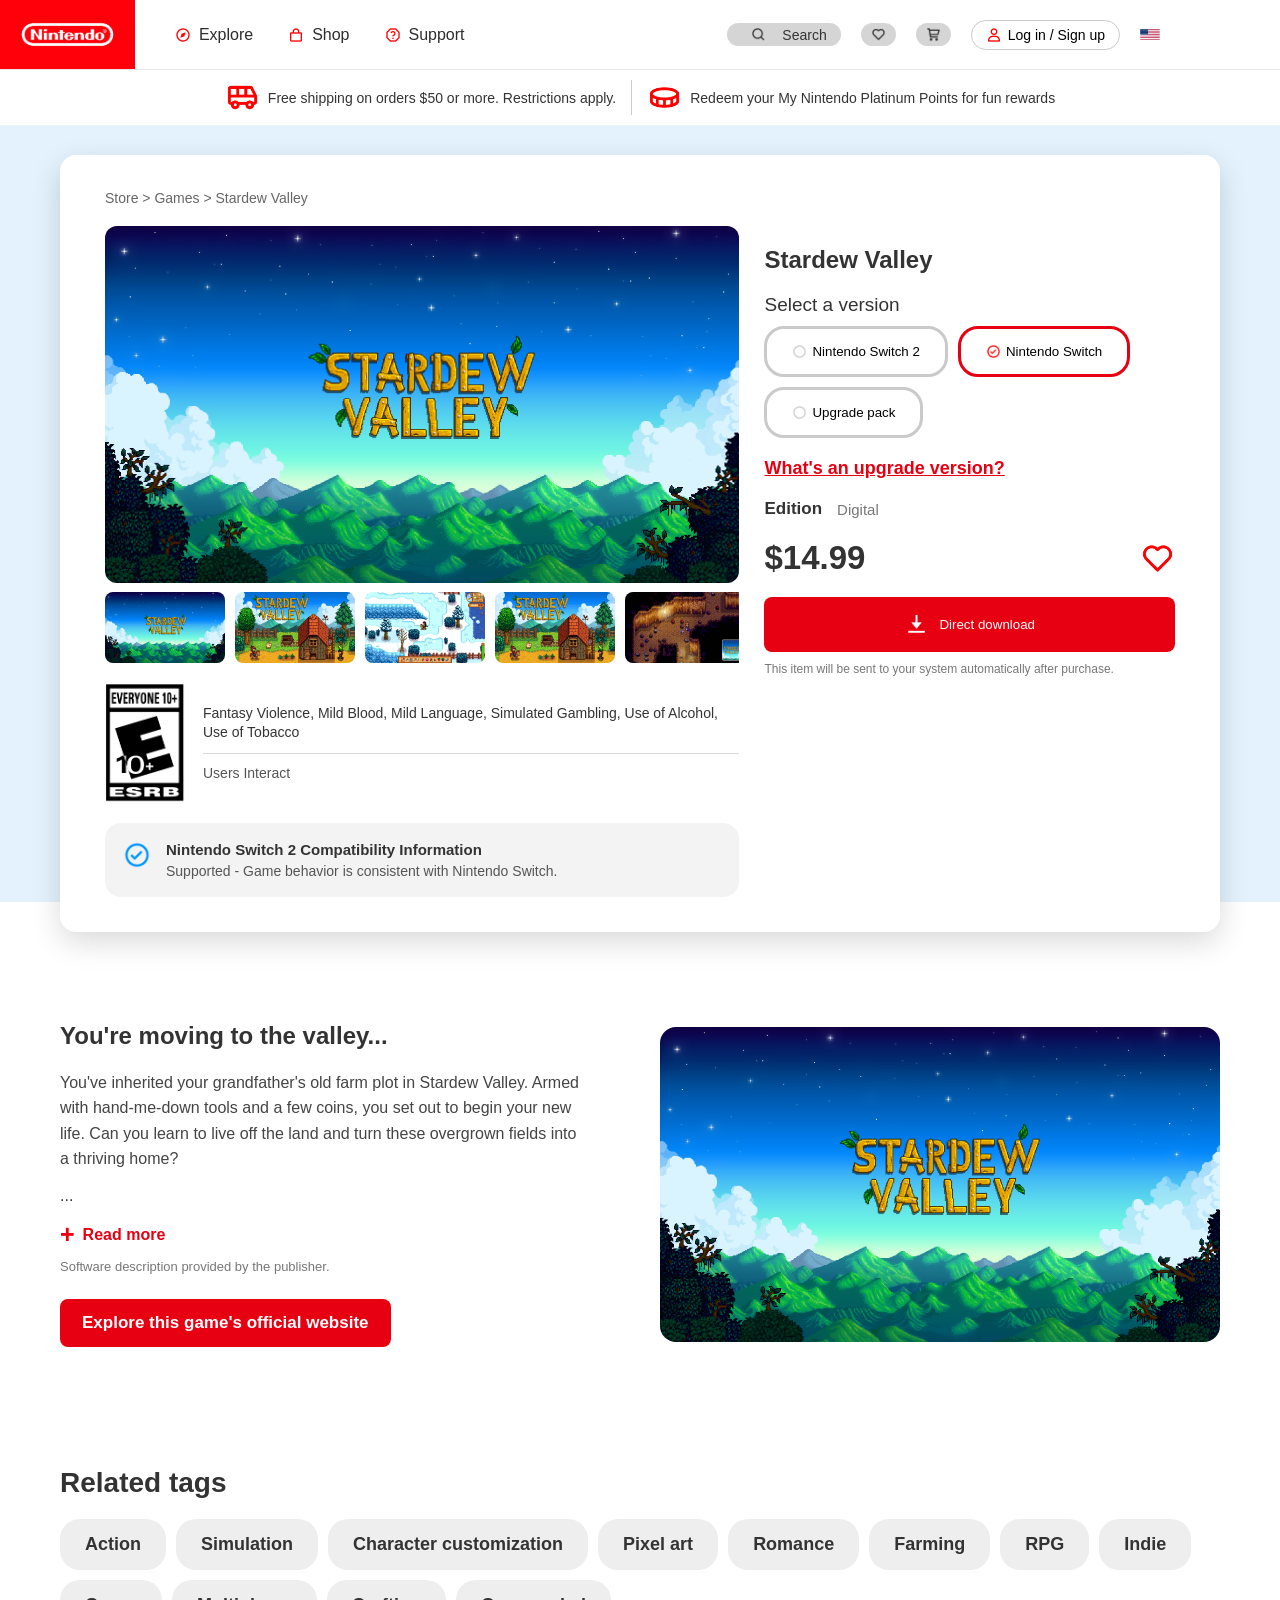
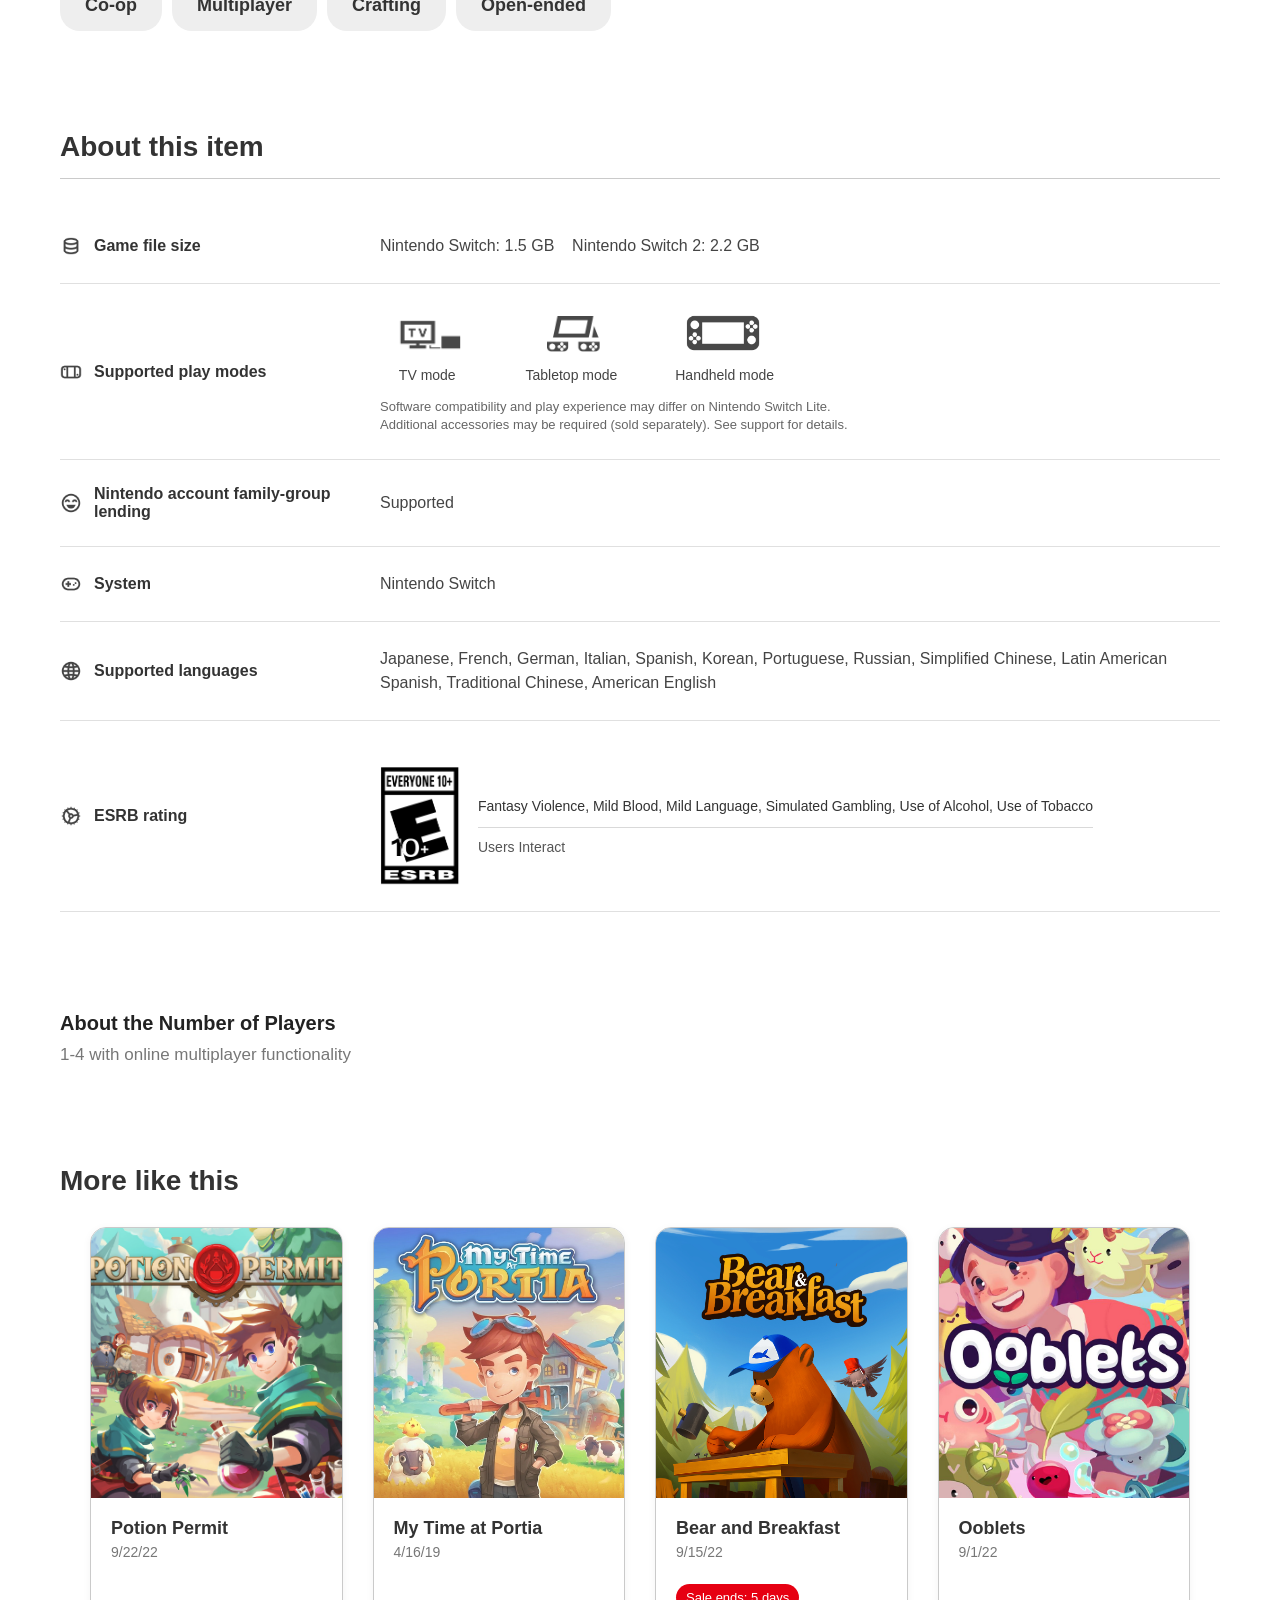
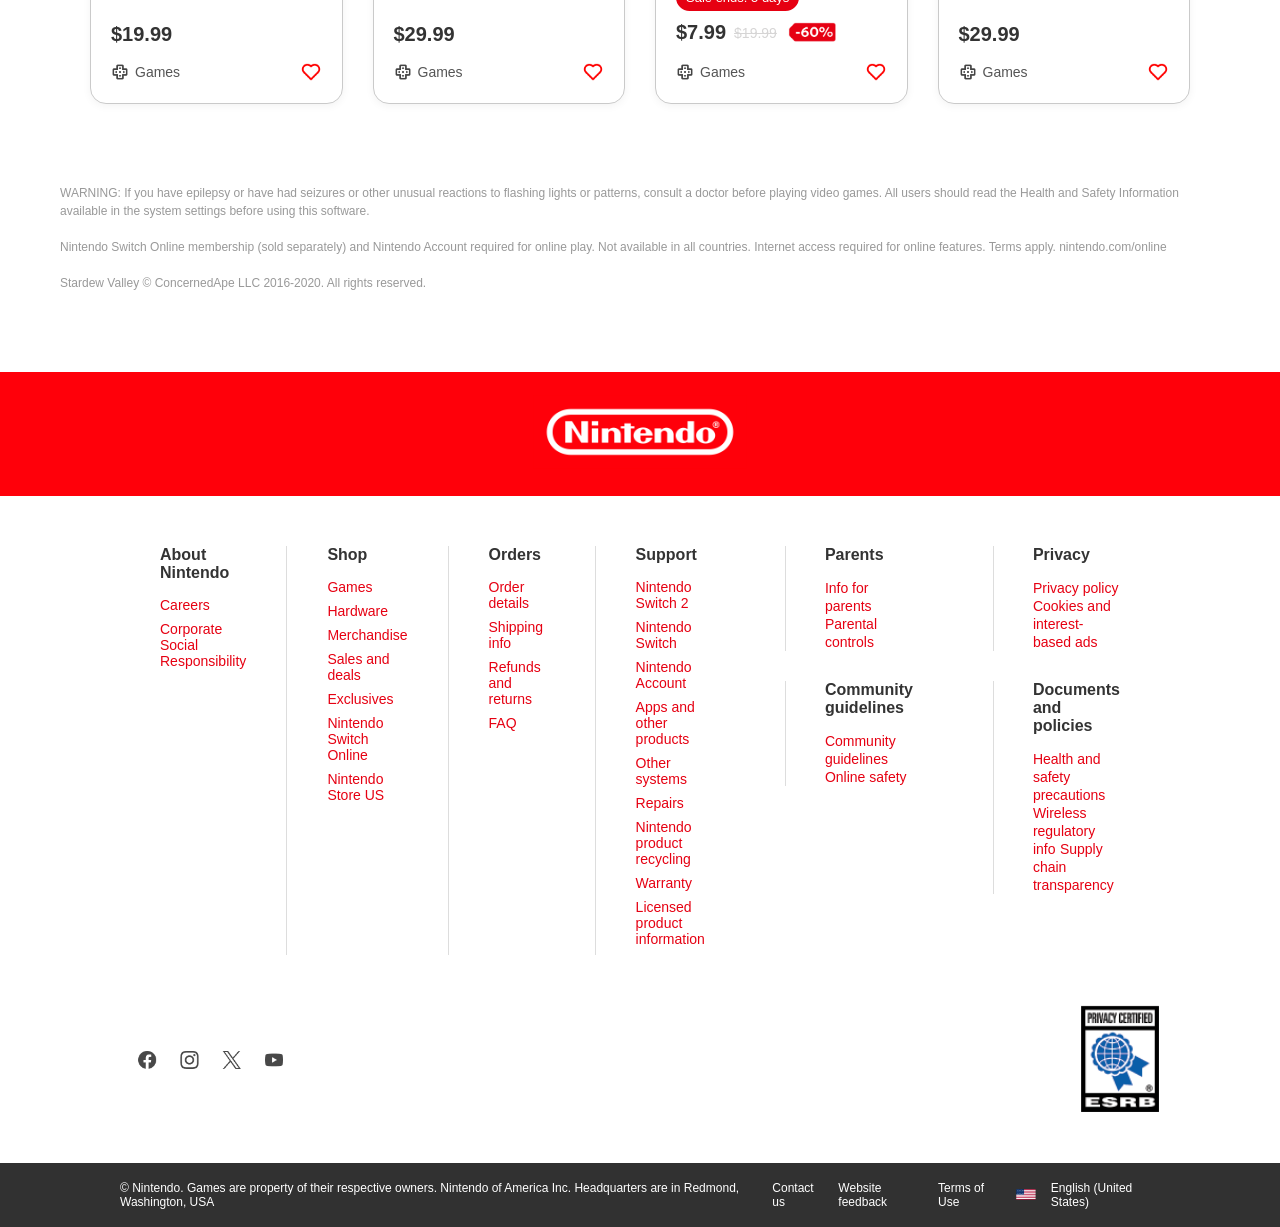
==== Practica Nivel 3/index.html @ a0bfbd29 ""Ignorar carpeta 'Practina nivel 3(obsoleta)'" ====
<!DOCTYPE html>
<html lang="en">

<head>
    <!-- Configuración básica de la página -->
    <meta charset="UTF-8">
    <meta name="viewport" content="width=device-width, initial-scale=1.0">
    <title>Stardew Valley - Nintendo</title>

    <!-- Hoja de estilos -->
    <link rel="stylesheet" href="styles.css">
</head>

<body>

    <!-- ===== HEADER PRINCIPAL ===== -->

    <!-- Barra superior con logo y navegación -->
    <div class="top-header">

        <!-- Bloque rojo con el logo de Nintendo -->
        <div class="logo-block">
            <img src="assets/img/Nintendo-Logo.png" alt="Nintendo">
        </div>

        <!-- Contenido del header - menú y botones -->
        <div class="header-content">

            <!-- Menú de navegación -->
            <nav class="top-nav">
                <a href="#">
                    <img src="assets/img/compass.png" class="nav-icon">
                    Explore
                </a>

                <a href="#">
                    <img src="assets/img/shopping-bag (1).png" class="nav-icon">
                    Shop
                </a>

                <a href="#">
                    <img src="assets/img/help-octagon.png" class="nav-icon">
                    Support
                </a>
            </nav>

            <!-- Lado derecho del header - iconos y botón de login -->
            <div class="header-right">
                <div class="search-box">
                    <img src="assets/img/search-big.png" class="icon-ri-he">
                    <p>Search</p>
                </div>
                <img src="assets/img/heart.png" class="icon-ri-he">
                <img src="assets/img/cart-alt.png" class="icon-ri-he">

                <!-- Botón para iniciar sesión -->
                <button class="login-btn">
                    <img src="assets/img/user.png" class="user-icon">
                    Log in / Sign up
                </button>

                <img src="assets/img/pngimg.com - flags_PNG14592.png" class="flag">
            </div>
        </div>

        <!-- Header móvil con menú sandwich -->
        <div class="mobile-header">
            <label for="menu-toggle" class="hamburger-btn">
                <span></span>
                <span></span>
                <span></span>
            </label>
        </div>

        <!-- Checkbox oculto para el menú -->
        <input type="checkbox" id="menu-toggle" class="menu-toggle">

        <!-- Menú móvil desplegable -->
        <div class="mobile-menu">
            <a href="#">
                <img src="assets/img/compass.png" class="nav-icon">
                Explore
            </a>
            <a href="#">
                <img src="assets/img/shopping-bag (1).png" class="nav-icon">
                Shop
            </a>
            <a href="#">
                <img src="assets/img/help-octagon.png" class="nav-icon">
                Support
            </a>
            <a href="#">
                <img src="assets/img/search-big.png" class="nav-icon">
                Search
            </a>
            <a href="#">
                <img src="assets/img/heart.png" class="nav-icon">
                Wishlist
            </a>
            <a href="#">
                <img src="assets/img/cart-alt.png" class="nav-icon">
                Cart
            </a>
            <a href="#">
                <img src="assets/img/user.png" class="nav-icon">
                Log in / Sign up
            </a>
        </div>
    </div>

    <!-- ===== BARRA DE PROMOCIONES ===== -->

    <!-- Sección con ofertas y puntos -->
    <div class="prom-coins">
        <!-- Envío gratis -->
        <div class="promo-bar">
            <img src="assets/img/van.png" class="icon">
            Free shipping on orders $50 or more. Restrictions apply.
        </div>

        <!-- Puntos My Nintendo -->
        <div class="coins-redem">
            <img src="assets/img/coin.png" class="icon">
            Redeem your My Nintendo Platinum Points for fun rewards
        </div>
    </div>

    <!-- ===== SECCIÓN DEL PRODUCTO ===== -->

    <!-- Wrapper con fondo azul -->
    <div class="product-section-wrapper">

        <!-- Contenedor principal -->
        <div class="container">

            <!-- Sección del producto -->
            <section class="product-section">

                <!-- Tarjeta del producto -->
                <div class="product-card">

                    <!-- Migas de pan (navegación) -->
                    <div class="breadcrumb inside-breadcrumb">
                        Store > Games > <span>Stardew Valley</span>
                    </div>

                    <!-- Contenido principal del producto -->
                    <div class="product-content">

                        <!-- Lado izquierdo - Imágenes -->
                        <div class="product-left">

                            <!-- Imagen principal -->
                            <img src="assets/img/Stardew-Valley.png" class="main-img">

                            <!-- Miniaturas -->
                            <div class="thumb-row">
                                <img src="assets/img/Stardew-Valley.png">
                                <img src="assets/img/stardew-valley-1-5-ps4.original.jpg">
                                <img src="assets/img/Stardew-Valley-150582.jpg">
                                <img src="assets/img/stardew-valley-1-5-ps4.original.jpg">
                                <img src="assets/img/Stardew-Valley-–-Professions-and-Skills-Guide.jpg">
                                <img src="assets/img/dcd6f1feda032d04e7220e97e24d93d1f9c963285c88bd8e81e06a20d193054c.jpg">
                                <img src="assets/img/img1_njgsmx.jpg">
                                <img src="assets/img/fruittrees.jpg">
                            </div>

                            <!-- ========================= -->
                            <!-- ESRB (DEBAJO MINIATURAS) -->
                            <!-- ========================= -->

                            <div class="esrb-section">
                                <div class="esrb-content">
                                    <img src="assets/img/ESRB_2013_Everyone_10.svg_.png" class="esrb-img">

                                    <div class="esrb-text">
                                        <p>
                                            Fantasy Violence, Mild Blood, Mild Language,
                                            Simulated Gambling, Use of Alcohol, Use of Tobacco
                                        </p>

                                        <div class="divider"></div>

                                        <span class="users-interact">Users Interact</span>
                                    </div>
                                </div>
                            </div>

                            <!-- ========================= -->
                            <!-- COMPATIBILITY -->
                            <!-- ========================= -->

                            <div class="compatibility-box">
                                <img src="assets/img/check-circle.png" class="check-img">

                                <div class="compatibility-info">
                                    <h3>Nintendo Switch 2 Compatibility Information</h3>
                                    <p>Supported - Game behavior is consistent with Nintendo Switch.</p>
                                </div>
                            </div>

                        </div>

                        <!-- Lado derecho - Información del producto -->
                        <div class="product-right">

                            <!-- Título del producto -->
                            <h1>Stardew Valley</h1>

                            <!-- Sección de versión -->
                            <div class="version">
                                <p>Select a version</p>

                                <!-- Botones de selección de versión -->
                                <div class="version-buttons">

                                    <button class="version-btn-desactive">
                                        <img src="assets/img/circle.png" class="btn-check-icon" alt="check">
                                        Nintendo Switch 2
                                    </button>

                                    <button class="version-btn active">
                                        <img src="assets/img/check-circle (1).png" class="btn-check-icon" alt="check">
                                        Nintendo Switch
                                    </button>

                                    <button class="version-btn-desactive">
                                        <img src="assets/img/circle.png" class="btn-check-icon" alt="check">
                                        Upgrade pack
                                    </button>
                                </div>

                                <!-- Información de edición -->
                                <div class="up-version">
                                    <h1>What's an upgrade version?</h1>
                                    <div class="edition">
                                        <h2>Edition</h2>
                                        <p>Digital</p>
                                    </div>
                                </div>
                            </div>

                            <!-- Precio y botón de favorito -->
                            <div class="price-row">
                                <h2>$14.99</h2>
                                <img src="assets/img/heart (1).png" class="icon">
                            </div>

                            <!-- Botón de descarga -->
                            <button class="download-btn">
                                <img src="assets/img/arrow-to-bottom.png">
                                Direct download
                            </button>

                            <!-- Nota pequeña -->
                            <p class="small-note">
                                This item will be sent to your system automatically after purchase.
                            </p>

                        </div>

                    </div>

                </div>
            </section>
        </div>
    </div>

    <!-- ===== CONTENIDO PRINCIPAL ===== -->
    <!-- ===== DESCRIPCIÓN ===== -->
    <section class="description-wrapper">

        <div class="container">

            <div class="description">

                <!-- LADO IZQUIERDO -->
                <div class="desc-left">
                    <h2>You're moving to the valley...</h2>

                    <p class="main-text">
                        You've inherited your grandfather's old farm plot in Stardew Valley.
                        Armed with hand-me-down tools and a few coins, you set out to begin
                        your new life. Can you learn to live off the land and turn these
                        overgrown fields into a thriving home?
                    </p>

                    <div class="dots">...</div>

                    <div class="read-more">
                        <span class="plus">+</span>
                        <span>Read more</span>
                    </div>

                    <p class="publisher-note">
                        Software description provided by the publisher.
                    </p>

                    <button class="main-btn">
                        Explore this game's official website
                    </button>
                </div>

                <!-- LADO DERECHO -->
                <div class="desc-right">
                    <img src="assets/img/Stardew-Valley.png" alt="Stardew Valley">
                </div>

            </div>

        </div>

    </section>

    <!-- ===== ETIQUETAS RELACIONADAS ===== -->
    <section class="tags-section">
        <div class="container">

            <h2>Related tags</h2>

            <div class="tags">
                <span>Action</span>
                <span>Simulation</span>
                <span>Character customization</span>
                <span>Pixel art</span>
                <span>Romance</span>
                <span>Farming</span>
                <span>RPG</span>
                <span>Indie</span>
                <span>Co-op</span>
                <span>Multiplayer</span>
                <span>Crafting</span>
                <span>Open-ended</span>
            </div>

        </div>
    </section>

    <!-- ===== INFORMACIÓN DEL PRODUCTO ===== -->
    <section class="about-section">
        <div class="container">

            <h2>About this item</h2>

            <div class="about">

                <!-- Game file size -->
                <div class="about-row">
                    <div class="label">
                        <img src="assets/img/database.png">
                        Game file size
                    </div>
                    <div class="value">
                        Nintendo Switch: 1.5 GB &nbsp;&nbsp; Nintendo Switch 2: 2.2 GB
                    </div>
                </div>

                <!-- Supported play modes -->
                <div class="about-row">

                    <div class="label">
                        <img src="assets/img/handheld-alt-2.png">
                        Supported play modes
                    </div>

                    <div class="play-modes">

                        <!-- ICONOS -->
                        <div class="play-icons">

                            <div class="play-item">
                                <img src="assets/img/Screenshot 2026-02-26 at 21.39.47.png">
                                <span>TV mode</span>
                            </div>

                            <div class="play-item">
                                <img src="assets/img/Screenshot 2026-02-26 at 21.39.57.png">
                                <span>Tabletop mode</span>
                            </div>

                            <div class="play-item">
                                <img src="assets/img/Screenshot 2026-02-26 at 21.40.11.png">
                                <span>Handheld mode</span>
                            </div>

                        </div>

                        <!-- TEXTO INFERIOR -->
                        <div class="play-note">
                            Software compatibility and play experience may differ on Nintendo Switch Lite.
                            Additional accessories may be required (sold separately). See support for details.
                        </div>

                    </div>

                </div>

                <!-- Nintendo account family-group lending -->
                <div class="about-row">
                    <div class="label">
                        <img src="assets/img/happy-beaming.png">
                        Nintendo account family-group lending
                    </div>
                    <div class="value">
                        Supported
                    </div>
                </div>

                <!-- System -->
                <div class="about-row">
                    <div class="label">
                        <img src="assets/img/joystick-alt.png">
                        System
                    </div>
                    <div class="value">
                        Nintendo Switch
                    </div>
                </div>

                <!-- Languages -->
                <div class="about-row">
                    <div class="label">
                        <img src="assets/img/globe-alt-2.png">
                        Supported languages
                    </div>
                    <div class="value">
                        Japanese, French, German, Italian, Spanish, Korean,
                        Portuguese, Russian, Simplified Chinese,
                        Latin American Spanish, Traditional Chinese, American English
                    </div>
                </div>

                <!-- ESRB -->
                <div class="about-row">
                    <div class="label">
                        <img src="assets/img/gear.png">
                        ESRB rating
                    </div>
                    <div class="esrb-section">
                        <div class="esrb-content">
                            <img src="assets/img/ESRB_2013_Everyone_10.svg_.png" class="esrb-img">

                            <div class="esrb-text">
                                <p>
                                    Fantasy Violence, Mild Blood, Mild Language,
                                    Simulated Gambling, Use of Alcohol, Use of Tobacco
                                </p>

                                <div class="divider"></div>

                                <span class="users-interact">Users Interact</span>
                            </div>
                        </div>
                    </div>
                </div>

            </div>

        </div>
    </section>

    <!-- ===== NUMBER OF PLAYERS ===== -->
    <section class="players-section">
        <div class="container">

            <div class="players-content">
                <h3>About the Number of Players</h3>
                <p>1-4 with online multiplayer functionality</p>
            </div>

        </div>
    </section>

    <!-- ===== MORE SECTION ===== -->
    <section class="more-section">
        <div class="container">

            <h2>More like this</h2>

            <div class="cards">

                <div class="card">
                    <img src="assets/img/446529e8e582ab95757b60ef6be3f6f4d3e95455.jpg" class="card-img">

                    <div class="card-body">

                        <div class="card-top">
                            <h3>Potion Permit</h3>
                            <span class="date">9/22/22</span>
                        </div>

                        <div class="price-block">
                            <div class="price">$19.99</div>
                        </div>

                        <div class="card-footer">
                            <div class="game-type">
                                <img src="assets/img/joystick-button.png">
                                <span>Games</span>
                            </div>
                            <img src="assets/img/heart (1).png" class="heart">
                        </div>

                    </div>
                </div>


                <div class="card">
                    <img src="assets/img/My-Time-at-Portia-icon.jpg" class="card-img">

                    <div class="card-body">

                        <div class="card-top">
                            <h3>My Time at Portia</h3>
                            <span class="date">4/16/19</span>
                        </div>

                        <div class="price-block">
                            <div class="price">$29.99</div>
                        </div>

                        <div class="card-footer">
                            <div class="game-type">
                                <img src="assets/img/joystick-button.png">
                                <span>Games</span>
                            </div>
                            <img src="assets/img/heart (1).png" class="heart">
                        </div>

                    </div>
                </div>


                <div class="card">
                    <img src="assets/img/descarga.jpg" class="card-img">

                    <div class="card-body">

                        <div class="card-top">
                            <h3>Bear and Breakfast</h3>
                            <span class="date">9/15/22</span>
                        </div>

                        <div class="price-block">
                            <div class="sale-badge">Sale ends: 5 days</div>

                            <div class="price-row2">
                                <span class="current-price">$7.99</span>
                                <span class="old-price">$19.99</span>
                                <img src="assets/img/Screenshot 2026-02-26 at 22.04.42.png" class="discount-img">
                            </div>
                        </div>

                        <div class="card-footer">
                            <div class="game-type">
                                <img src="assets/img/joystick-button.png">
                                <span>Games</span>
                            </div>
                            <img src="assets/img/heart (1).png" class="heart">
                        </div>

                    </div>
                </div>


                <div class="card">
                    <img src="assets/img/7265029-ooblets-nintendo-switch-front-cover.jpg" class="card-img">

                    <div class="card-body">

                        <div class="card-top">
                            <h3>Ooblets</h3>
                            <span class="date">9/1/22</span>
                        </div>

                        <div class="price-block">
                            <div class="price">$29.99</div>
                        </div>

                        <div class="card-footer">
                            <div class="game-type">
                                <img src="assets/img/joystick-button.png">
                                <span>Games</span>
                            </div>
                            <img src="assets/img/heart (1).png" class="heart">
                        </div>

                    </div>
                </div>

            </div>

        </div>
    </section>

    <!-- ===== WARNING SECTION ===== -->
    <section class="warning-section">
        <div class="container">
            <p>
                WARNING: If you have epilepsy or have had seizures or other unusual reactions to flashing lights or
                patterns, consult a doctor before playing video games. All users should read the Health and Safety
                Information available in the system settings before using this software.<br><br>

                Nintendo Switch Online membership (sold separately) and Nintendo Account required for online play. Not
                available in all countries. Internet access required for online features. Terms apply.
                nintendo.com/online<br><br>

                Stardew Valley © ConcernedApe LLC 2016-2020. All rights reserved.
            </p>
        </div>
    </section>


    <!-- ===== FOOTER ROJO ===== -->
    <div class="red-footer">
        <div class="container">
            <img src="assets/img/Nintendo-Logo.png" class="Nintendo-footer">
        </div>
    </div>


    <footer class="big-footer">

        <div class="footer-columns">

            <!-- 1 -->
            <div class="col">
                <h4>About Nintendo</h4>
                <a href="#">Careers</a>
                <a href="#">Corporate Social Responsibility</a>
            </div>

            <!-- 2 -->
            <div class="col">
                <h4>Shop</h4>
                <a href="#">Games</a>
                <a href="#">Hardware</a>
                <a href="#">Merchandise</a>
                <a href="#">Sales and deals</a>
                <a href="#">Exclusives</a>
                <a href="#">Nintendo Switch Online</a>
                <a href="#">Nintendo Store US</a>
            </div>

            <!-- 3 -->
            <div class="col">
                <h4>Orders</h4>
                <a href="#">Order details</a>
                <a href="#">Shipping info</a>
                <a href="#">Refunds and returns</a>
                <a href="#">FAQ</a>
            </div>

            <!-- 4 -->
            <div class="col">
                <h4>Support</h4>
                <a href="#">Nintendo Switch 2</a>
                <a href="#">Nintendo Switch</a>
                <a href="#">Nintendo Account</a>
                <a href="#">Apps and other products</a>
                <a href="#">Other systems</a>
                <a href="#">Repairs</a>
                <a href="#">Nintendo product recycling</a>
                <a href="#">Warranty</a>
                <a href="#">Licensed product information</a>
            </div>
            <!-- 5 -->
            <div class="col">

                <div class="section">
                    <h4>Parents</h4>
                    <a href="#">Info for parents</a>
                    <a href="#">Parental controls</a>
                </div>

                <div class="section">
                    <h4>Community guidelines</h4>
                    <a href="#">Community guidelines</a>
                    <a href="#">Online safety</a>
                </div>

            </div>

            <!-- 6 -->
            <div class="col">

                <div class="section">
                    <h4>Privacy</h4>
                    <a href="#">Privacy policy</a>
                    <a href="#">Cookies and interest-based ads</a>
                </div>

                <div class="section">
                    <h4>Documents and policies</h4>
                    <a href="#">Health and safety precautions</a>
                    <a href="#">Wireless regulatory info</a>
                    <a href="#">Supply chain transparency</a>
                </div>

            </div>

        </div>

        <!-- Redes + ESRB -->
        <div class="footer-extra">
            <img src="assets/img/Screenshot 2026-02-26 at 23.08.45.png" class="social-img">
            <img src="assets/img/ESRB_Logo.png" class="esrb-img">
        </div>

    </footer>


    <div class="bottom-bar">
        <div class="bottom-content">

            <div class="left">
                © Nintendo. Games are property of their respective owners.
                Nintendo of America Inc. Headquarters are in Redmond, Washington, USA
            </div>

            <div class="right">
                <a href="#">Contact us</a>
                <a href="#">Website feedback</a>
                <a href="#">Terms of Use</a>

                <img src="assets/img/pngimg.com - flags_PNG14592.png" class="flag">
                <span>English (United States)</span>
            </div>

        </div>
    </div>

</body>

</html>
---- Practica Nivel 3/styles.css ----
/* Estilos generales */
* {
    margin: 0;
    padding: 0;
    box-sizing: border-box;
    font-family: Arial, sans-serif;
}

/* Contenedor principal centrado */
.container {
    max-width: 1200px;
    margin: 0 auto;
    padding: 0 20px;
}

.tags-section,
.about-section {
    padding: 60px 0;
}

/* Sección con fondo azul claro - donde va la tarjeta del producto */
.product-section-wrapper {
    background: #e3f2fd;
    width: 100%;

    overflow: visible;
}

body {
    background: #ffffff;
    color: #333;
}

/* ===== HEADER ===== */

/* Barra superior del header */
.top-header {
    display: flex;
    height: 70px;
    border-bottom: 1px solid #e5e5e5;
    background: white;
}

/* Bloque rojo con el logo de Nintendo */
.logo-block {
    background: #ff000a;
    display: flex;
    align-items: center;
    justify-content: center;
    padding: 0 15px;
}

.logo-block img {
    width: auto;
    height: 59px;
}

/* Resto del header - navegación y botones */
.header-content {
    flex: 1;
    display: flex;
    justify-content: space-between;
    align-items: center;
    padding: 0 120px 0 40px;
}

/* Menú de navegación superior */
.top-nav {
    display: flex;
    gap: 35px;
}

.top-nav a {
    display: flex;
    align-items: center;
    gap: 8px;
    text-decoration: none;
    color: #2d2d2d;
    font-weight: 500;
}

.nav-icon {
    width: 16px;
}

/* Lado derecho del header - iconos y botón */
.header-right {
    display: flex;
    align-items: center;
    gap: 20px;
}

.icon-ri-he {
    width: 35px;
    cursor: pointer;
    padding: 4px 10px;
    background-color: #d6d5d5;
    border-radius: 20px;
}

.icon {
    width: 35px;
    cursor: pointer;
}

.search-box {
    display: flex;
    align-items: center;
    gap: 6px;
    padding: 0 14px;
    border-radius: 25px;
    background: #d6d5d5;
    font-size: 14px;
    cursor: pointer;
}

.flag {
    width: 25px;
}

/* Ocultar elementos móviles por defecto (en desktop) */
.mobile-header,
.hamburger-btn,
.mobile-menu,
.menu-toggle {
    display: none;
}

/* Botón de inicio de sesión */
.login-btn {
    display: flex;
    align-items: center;
    gap: 6px;
    padding: 6px 14px;
    border: 1px solid #ccc;
    border-radius: 25px;
    background: white;
    font-size: 14px;
    cursor: pointer;
}

.user-icon {
    width: 16px;
}

/* ===== BARRA PROMOCIONAL ===== */

/* Contenedor de ofertas y puntos */
.prom-coins {
    display: flex;
    justify-content: center;
    align-items: center;
    gap: 0;
    background: white;
    padding: 10px 0;
}

/* Cada bloque de oferta */
.promo-bar,
.coins-redem {
    display: flex;
    align-items: center;
    font-size: 14px;
    padding: 0 15px;
}

.promo-bar .icon,
.coins-redem .icon {
    margin-right: 8px;
}

/* Línea divisoria entre ofertas */
.promo-bar {
    border-right: 1px solid #ccc;
}

/* ===== PRODUCTO ===== */

/* Migas de pan */
.breadcrumb {
    font-size: 14px;
    color: #666;
    padding: 0 0 20px 0;
}

/* Tarjeta principal del producto */
.product-card {
    background: white;
    border-radius: 16px;
    padding: 35px 45px;
    display: flex;
    flex-direction: column;
    box-shadow: 0 10px 30px rgba(0, 0, 0, 0.15);
    position: relative;
    top: 30px;
}

/* Contenido del producto - imagen y detalles */
.product-content {
    display: flex;
    gap: 25px;
    flex-wrap: wrap;
}

/* Lado izquierdo - imágenes */
.product-left {
    flex: 1.7;
    min-width: 300px;
}

/* Lado derecho - información */
.product-right {
    flex: 1.1;
    min-width: 250px;
}

.main-img {
    width: 100%;
    border-radius: 12px;
}

/* Miniaturas debajo de la imagen */
.thumb-row {
    display: flex;
    gap: 10px;
    margin-top: 5px;
    overflow-x: auto;
}

.thumb-row img {
    width: clamp(60px, 10vw, 120px);
    flex: 0 0 auto;
    border-radius: 8px;
    cursor: pointer;
}

.esrb-section {
    margin-top: 20px;
}

.esrb-content {
    display: flex;
    gap: 18px;
    align-items: center;
}

.esrb-img {
    width: 75px;
}

.esrb-text {
    flex: 1;
}

.esrb-text p {
    font-size: 14px;
    color: #333;
    line-height: 1.4;
}

.divider {
    height: 1px;
    background: #d9d9d9;
    margin: 10px 0;
}

.users-interact {
    font-size: 14px;
    color: #555;
}

.compatibility-box {
    margin-top: 20px;
    background: #f3f3f3;
    border-radius: 16px;
    padding: 18px;
    display: flex;
    gap: 15px;
    align-items: flex-start;
}

.check-img {
    width: 28px;
    height: 28px;
}

.compatibility-info h3 {
    font-size: 15px;
    margin: 0;
}

.compatibility-info p {
    font-size: 14px;
    color: #555;
    margin-top: 5px;
}

.product-right {
    flex: 1.1;
    min-width: 250px;

    padding: 20px 0;
    /* arriba y abajo */
}

/* Sección de versión del producto */
.version p {
    margin: 20px 0 10px;
    font-size: 19px;
}

/* Botones de selección de versión */
.version-buttons {
    display: flex;
    flex-wrap: wrap;
    gap: 10px;
}

.version-btn,
.version-btn-desactive {
    flex: 0 0 auto;
    padding: 15px 25px;
    border-radius: 20px;
    display: flex;
    align-items: center;
    gap: 5px;
    cursor: pointer;
    border: 3px solid;
    background: white;
}

.version-btn {
    border-color: #e60012;
}

.version-btn-desactive {
    border-color: #cacaca;
}

.version-btn img,
.version-btn-desactive img {
    height: 15px;
}

/* Información de upgrade y edición */
.up-version {
    display: flex;
    flex-direction: column;
    gap: 10px;
    padding-top: 10px;
}

.up-version h1 {
    color: #e60012;
    font-size: 18px;
    margin: 10px 0;
    text-decoration: underline;
}

.up-version .edition {
    display: flex;
    align-items: center;
    gap: 15px;
}

.up-version .edition h2 {
    color: #333;
    font-size: 17px;
    margin: 0;
}

.up-version .edition p {
    color: #777;
    font-size: 15px;
    margin: 0;
}

/* Precio */
.price-row {
    display: flex;
    justify-content: space-between;
    align-items: center;
    margin: 20px 0;
    font-size: 22px;
}

.price-row img {
    height: 35px;
    width: auto;
}

/* Botón de descarga */
.download-btn {
    background: #e60012;
    color: white;
    padding: 15px;
    border: none;
    width: 100%;
    border-radius: 8px;
    display: flex;
    align-items: center;
    justify-content: center;
    gap: 10px;
    cursor: pointer;
}

.download-btn img {
    height: 25px;
}

.small-note {
    font-size: 12px;
    margin-top: 10px;
    color: #777;
}

/* ===== DESCRIPCIÓN ===== */

.description-wrapper {
    background: #ffffff;
    padding: 80px 0;
}

.description {
    display: flex;
    align-items: center;
    justify-content: space-between;
    gap: 80px;
    margin-top: 40px;
}

.desc-left {
    flex: 1;
    max-width: 520px;
}

.desc-left h2 {
    font-size: 24px;
    margin-bottom: 20px;
}

.main-text {
    color: #444;
    line-height: 1.6;
}

.dots {
    margin: 15px 0;
}

.read-more {
    display: flex;
    align-items: center;
    gap: 8px;
    color: #e60012;
    font-weight: 600;
    cursor: pointer;
    margin-bottom: 10px;
}

.plus {
    font-size: 25px;
}

.publisher-note {
    font-size: 13px;
    color: #777;
    margin-bottom: 25px;
}

.main-btn {
    background: #e60012;
    color: white;
    border: none;
    padding: 14px 22px;
    border-radius: 8px;
    font-weight: 900;
    font-size: 17px;
    cursor: pointer;
}

.main-btn:hover {
    background: #c50010;
}

.desc-right {
    flex: 1;
    display: flex;
    justify-content: flex-end;
}

.desc-right img {
    width: 100%;
    max-width: 650px;
    border-radius: 16px;
    display: block;
}

/* Etiquetas relacionadas */
.tags-section {
    padding: 40px 0;
}

.tags-section h2 {
    margin-bottom: 20px;
    font-size: 28px;
}

.tags {
    display: flex;
    flex-wrap: wrap;
    gap: 10px;
}

.tags span {
    background: #eee;
    padding: 15px 25px;
    border-radius: 20px;
    font-size: 18px;
    font-weight: 800;
}

/* ===== ABOUT SECTION ===== */

.about-section {
    background: white;
    padding: 60px 0;
}

.about-section h2 {
    font-size: 28px;
    margin-bottom: 30px;
    border-bottom: 1px solid #cacaca;
    padding-bottom: 15px;
}

/* CONTENEDOR GENERAL */
.about {
    width: 100%;
}

/* ===== CADA FILA ===== */

.about-row {
    display: flex;
    align-items: center;
    /* ← centra verticalmente */
    padding: 25px 0;
    border-bottom: 1px solid #e0e0e0;
}

/* Columna izquierda más controlada */
.label {
    display: flex;
    align-items: center;
    gap: 12px;
    width: 320px;
    font-weight: 600;
    color: #333;
}

.label img {
    width: 22px;
}

/* LADO DERECHO SIMPLE */

.value {
    flex: 1;
    text-align: left;
    color: #444;
    line-height: 1.5;
}

/* ===== PLAY MODES (estructura compleja) ===== */

.play-modes {
    display: flex;
    flex-direction: column;
    align-items: flex-start;
    gap: 15px;
}

.play-note {
    font-size: 13px;
    color: #666;
    text-align: left;
    line-height: 1.4;
    max-width: 500px;
}

/* FILA HORIZONTAL DE ICONOS */

.play-icons {
    display: flex;
    gap: 50px;
}

/* CADA ICONO EN VERTICAL */

.play-item {
    display: flex;
    flex-direction: column;
    align-items: center;
    font-size: 14px;
    color: #444;
}

.play-item img {
    width: auto;
    height: 50px;
    margin-bottom: 8px;
}

/* TEXTO PEQUEÑO INFERIOR */

.play-note {
    font-size: 13px;
    color: #666;
    text-align: left;
    line-height: 1.4;
    max-width: 500px;
}

/* ===== ESRB IMAGEN ===== */

.esrb {
    width: 80px;
}

/* ===== NUMBER OF PLAYERS ===== */

.players-section {
    padding: 40px 0px;
}

.players-content {
    text-align: left;
}

.players-content h3 {
    font-size: 20px;
    /* un poco más pequeño que About */
    margin-bottom: 10px;
    font-weight: 600;
    color: #222;
    /* más oscuro */
}

.players-content p {
    font-size: 17px;
    /* 3px más pequeño aprox */
    color: #777;
    /* más claro */
}

.more-section {
    padding-top: 60px;
    background: #ffffff;
}

.more-section h2 {
    font-size: 28px;
    font-weight: 700;
    margin-bottom: 30px;
}

.cards {
    display: flex;
    gap: 30px;
    margin: 0 30px;
}

.card {
    background: white;
    width: 260px;
    border-radius: 16px;
    overflow: hidden;
    box-shadow: 0 2px 8px rgba(0, 0, 0, 0.05);
    display: flex;
    flex-direction: column;
    border: 1px solid #cacaca;

}

.card-img {
    width: 100%;
    height: 270px;
    object-fit: cover;
}

.card-body {
    padding: 20px;
    display: flex;
    flex-direction: column;
    flex: 1;
}

.card-top {
    margin-bottom: 15px;
}

.card-top h3 {
    font-size: 18px;
    font-weight: 600;
    margin-bottom: 4px;
}

.date {
    font-size: 14px;
    color: #777;
}

.price-block {
    margin-top: auto;
    margin-bottom: 15px;
    min-height: 70px;
    display: flex;
    flex-direction: column;
    justify-content: flex-end;
}

.price {
    font-size: 20px;
    font-weight: 700;
}

.sale-badge {
    background: #e60012;
    color: white;
    font-size: 13px;
    padding: 6px 10px;
    border-radius: 20px;
    width: max-content;
    margin-bottom: 8px;
}

.price-row2 {
    display: flex;
    align-items: center;
    gap: 8px;
}

.current-price {
    font-size: 20px;
    font-weight: 700;
}

.old-price {
    font-size: 14px;
    text-decoration: line-through;
    color: #d6d5d5;
}

.discount-img {
    width: 55px;
    height: auto;
}

.card-footer {
    display: flex;
    justify-content: space-between;
    align-items: center;
}

.game-type {
    display: flex;
    align-items: center;
    gap: 6px;
    font-size: 14px;
    color: #555;
}

.game-type img {
    width: 18px;
}

.heart {
    width: 22px;
    cursor: pointer;
}

/* Warning section */
.warning-section {
    background: transparent;
    padding: 60px 0;
}

.warning-section p {
    color: #999;
    font-size: 12px;
    line-height: 1.5;
    text-align: left;
    margin: 20px 0;
}

/* ===== FOOTERS ===== */

/* Footer rojo con nombre */
.red-footer {
    background: #ff000a;
    text-align: center;
    font-weight: bold;
}

.Nintendo-footer {
    height: 120px;
    width: auto;
    margin: 0;
}

/* Footer links */
.big-footer {
    background: #ffffff;
    padding: 50px 120px;
}

.footer-columns {
    display: flex;
}

/* Columnas */
.col {
    flex: 1;
    padding: 0 40px;
    display: flex;
    flex-direction: column;
}

/* ============================= */
/* LÍNEAS VERTICALES */
/* ============================= */

/* Línea en columnas 2, 3 y 4 */
.footer-columns .col:nth-child(2),
.footer-columns .col:nth-child(3),
.footer-columns .col:nth-child(4) {
    border-left: 1px solid #ddd;
}

/* Quitamos línea general en 5 y 6 */
.footer-columns .col:nth-child(5),
.footer-columns .col:nth-child(6) {
    border-left: none;
}

/* Secciones internas (para columnas 5 y 6) */
.section {
    margin-bottom: 30px;
    padding-left: 40px;
    position: relative;
}

/* Línea individual por sección */
.section::before {
    content: "";
    position: absolute;
    left: 0;
    top: 0;
    bottom: 0;
    width: 1px;
    background: #ddd;
}

/* ============================= */
/* TIPOGRAFÍA Y LINKS */
/* ============================= */

.col h4 {
    font-size: 16px;
    margin-bottom: 15px;
    color: #333;
    font-weight: 600;
}

.col a {
    text-decoration: none;
    color: #e60012;
    font-size: 14px;
    margin-bottom: 8px;
}

.col a:hover {
    text-decoration: underline;
}

/* ============================= */
/* Redes + ESRB */
/* ============================= */

.footer-extra {
    display: flex;
    justify-content: space-between;
    align-items: center;
    margin-top: 50px;
}

.social-img {
    width: 180px;
}

.esrb-img {
    width: 80px;
}

/* ============================= */
/* Barra inferior */
/* ============================= */

.bottom-bar {
    background: #313131;
    color: white;
    padding: 18px 120px;
    font-size: 12px;
}

.bottom-content {
    display: flex;
    justify-content: space-between;
    align-items: center;
}

.bottom-content .right {
    display: flex;
    align-items: center;
    gap: 15px;
}

.bottom-content a {
    color: white;
    text-decoration: none;
}

.flag {
    width: 20px;
}

/* ======================================== */
/* ===== VERSION MOVIL - MENOR A 920px ===== */
/* ======================================== */

/* Cuando la pantalla sea menor a 920px */
@media (max-width: 920px) {

    /* ----- CONTENEDOR PRINCIPAL ----- */
    .container {
        margin: 0 auto;
        padding: 0 15px;
        max-width: 100%;
    }

    /* ----- HEADER MOVIL ----- */
    .top-header {
        position: relative;
        height: 60px;
        display: flex;
        align-items: center;
        justify-content: center;
        padding: 0;
        background: #ff000a !important;
    }

    /* Logo centrado y más grande */
    .logo-block {
        position: absolute;
        left: 50%;
        transform: translateX(-50%);
        padding: 0;
        height: 60px;
        background: transparent !important;
        display: flex;
        align-items: center;
        justify-content: center;
    }

    .logo-block img {
        height: 45px;
    }

    /* Ocultar la navegación normal y el contenido derecho */
    .header-content,
    .header-right {
        display: none;
    }

    /* Nuevo header mobile con menú sandwich */
    .mobile-header {
        display: flex !important;
        align-items: center;
        justify-content: flex-start;
        padding: 0 15px;
        height: 60px;
        width: 100%;
        position: absolute;
        left: 0;
    }

    /* Botón hamburguesa */
    .hamburger-btn {
        display: flex !important;
        flex-direction: column;
        justify-content: space-around;
        width: 30px;
        height: 25px;
        background: transparent;
        border: none;
        cursor: pointer;
        padding: 0;
    }

    .hamburger-btn span {
        display: block;
        width: 100%;
        height: 3px;
        background-color: white;
        border-radius: 2px;
        transition: all 0.3s ease;
    }

    /* Menú móvil desplegable */
    .mobile-menu {
        display: none;
        position: absolute;
        top: 60px;
        left: 0;
        right: 0;
        background: white;
        box-shadow: 0 4px 10px rgba(0, 0, 0, 0.1);
        z-index: 1000;
        padding: 20px;
    }

    .mobile-menu.active {
        display: block;
    }

    .mobile-menu a {
        display: flex;
        align-items: center;
        gap: 10px;
        padding: 15px 0;
        text-decoration: none;
        color: #333;
        border-bottom: 1px solid #eee;
        font-size: 16px;
    }

    .mobile-menu a img {
        width: 20px;
    }

    /* Checkbox del menú */
    .menu-toggle:checked~.mobile-menu {
        display: block;
    }

    /* Footer columnas centradas */
    .big-footer {
        padding: 30px 20px;
    }

    .footer-columns {
        flex-direction: column;
        gap: 20px;
    }

    .col {
        padding: 0;
        border-left: none !important;
        text-align: center;
    }

    .section {
        padding-left: 0;
    }

    .section::before {
        display: none;
    }

    .footer-extra {
        flex-direction: column;
        gap: 20px;
    }

    /* ======= NO MORE CHANGES BELOW 532px ======= */
    /* Mantener el mismo diseño desde 532px hacia abajo */

}

/* ======================================== */
/* ===== VERSION MUY PEQUEÑA - 689px ===== */
/* ======================================== */

/* Escalar todo el contenido proporcionalmente */
@media (max-width: 689px) {

    /* Reducir el tamaño de fuente general */
    body {
        font-size: 85%;
    }

    /* Contenedor más pequeño */
    .container {
        padding: 0 10px;
    }

    /* Header más pequeño */
    .top-header {
        height: 50px;
    }

    .logo-block {
        padding: 0 15px;
    }

    .logo-block img {
        height: 35px;
    }

    .mobile-header {
        height: 50px;
    }

    .hamburger-btn {
        width: 24px;
        height: 20px;
    }

    /* Promo bar más pequeña */
    .prom-coins {
        padding: 8px;
    }

    .promo-bar,
    .coins-redem {
        font-size: 11px;
        padding: 5px 10px;
    }

    .promo-bar .icon,
    .coins-redem .icon {
        width: 14px;
        margin-right: 5px;
    }

    /* Producto - tarjeta más pequeña */
    .product-section-wrapper {
        padding: 10px 0;
    }

    .product-card {
        padding: 15px;
    }

    .breadcrumb {
        font-size: 11px;
        padding: 0 0 10px 0;
    }

    .main-img {
        width: 100%;
    }

    .thumb-row img {
        width: 60px;
        min-width: 60px;
    }

    /* Título del producto */
    .product-right h1 {
        font-size: 18px;
    }

    .version p {
        font-size: 14px;
    }

    .version-buttons {
        gap: 8px;
    }

    .version-btn,
    .version-btn-desactive {
        padding: 8px 12px;
        font-size: 11px;
    }

    .version-btn img,
    .version-btn-desactive img {
        height: 12px;
    }

    .up-version h1 {
        font-size: 13px;
    }

    .price-row {
        font-size: 18px;
    }

    .price-row img {
        height: 25px;
    }

    .download-btn {
        padding: 10px;
    }

    .download-btn img {
        height: 18px;
    }

    /* Descripción */
    .description-wrapper {
        padding: 20px 0;
    }

    .description {
        gap: 15px;
        margin-top: 20px;
    }

    .desc-left h2 {
        font-size: 18px;
        margin-bottom: 10px;
    }

    .main-text {
        font-size: 13px;
    }

    .desc-right img {
        max-width: 100%;
    }

    .main-btn {
        padding: 10px 15px;
        font-size: 13px;
    }

    /* Tags */
    .tags-section {
        padding: 20px 10px;
    }

    .tags-section h2 {
        font-size: 18px;
    }

    .tags span {
        padding: 6px 10px;
        font-size: 11px;
    }

    /* About */
    .about-section {
        padding: 20px 10px;
    }

    .about-section h2 {
        font-size: 18px;
        margin-bottom: 15px;
    }

    .about-row {
        padding: 12px 0;
    }

    .label {
        font-size: 12px;
    }

    .label img {
        width: 16px;
    }

    .value {
        font-size: 12px;
    }

    .play-icons {
        gap: 15px;
    }

    .play-item img {
        height: 30px;
    }

    .play-item span {
        font-size: 10px;
    }

    .play-note {
        font-size: 10px;
    }

    /* Players section */
    .players-section {
        padding: 20px 10px;
    }

    .players-content h3 {
        font-size: 16px;
    }

    .players-content p {
        font-size: 13px;
    }

    /* More like this - VERTICAL */
    .more-section {
        padding: 20px 10px;
    }

    .more-section h2 {
        font-size: 18px;
    }

    .cards {
        flex-direction: column;
        margin: 0;
        gap: 15px;
    }

    .card {
        width: 100%;
    }

    /* Warning */
    .warning-section {
        padding: 20px 10px;
    }

    .warning-section p {
        font-size: 10px;
    }

    /* Footer */
    .red-footer {
        padding: 15px;
    }

    .Nintendo-footer {
        height: 40px;
    }

    .big-footer {
        padding: 20px 15px;
    }

    .footer-columns {
        gap: 15px;
    }

    .col h4 {
        font-size: 14px;
        margin-bottom: 10px;
    }

    .col a {
        font-size: 12px;
    }

    .footer-extra {
        margin-top: 20px;
    }

    .social-img {
        width: 120px;
    }

    .esrb-img {
        width: 60px;
    }

    .bottom-bar {
        padding: 10px 15px;
        font-size: 10px;
    }

    .bottom-content {
        gap: 8px;
    }

    .bottom-content a {
        font-size: 10px;
    }

}
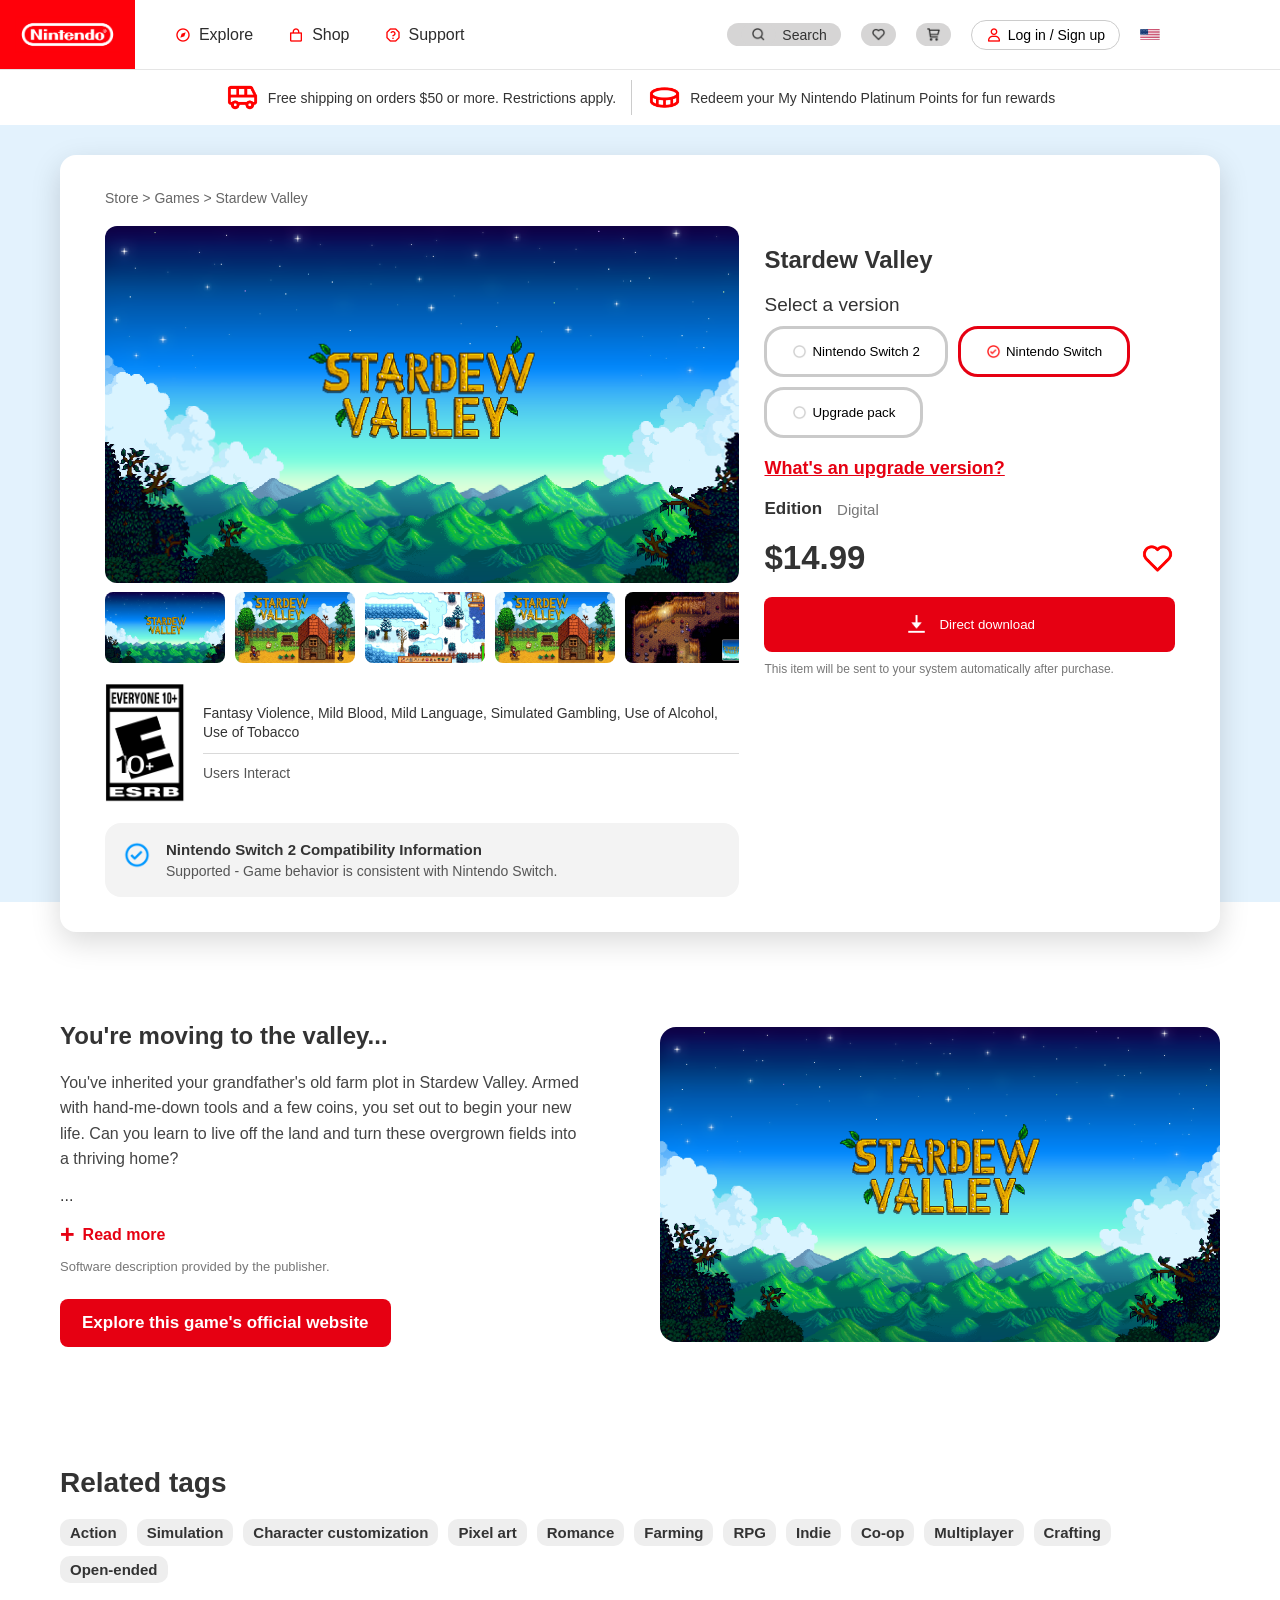
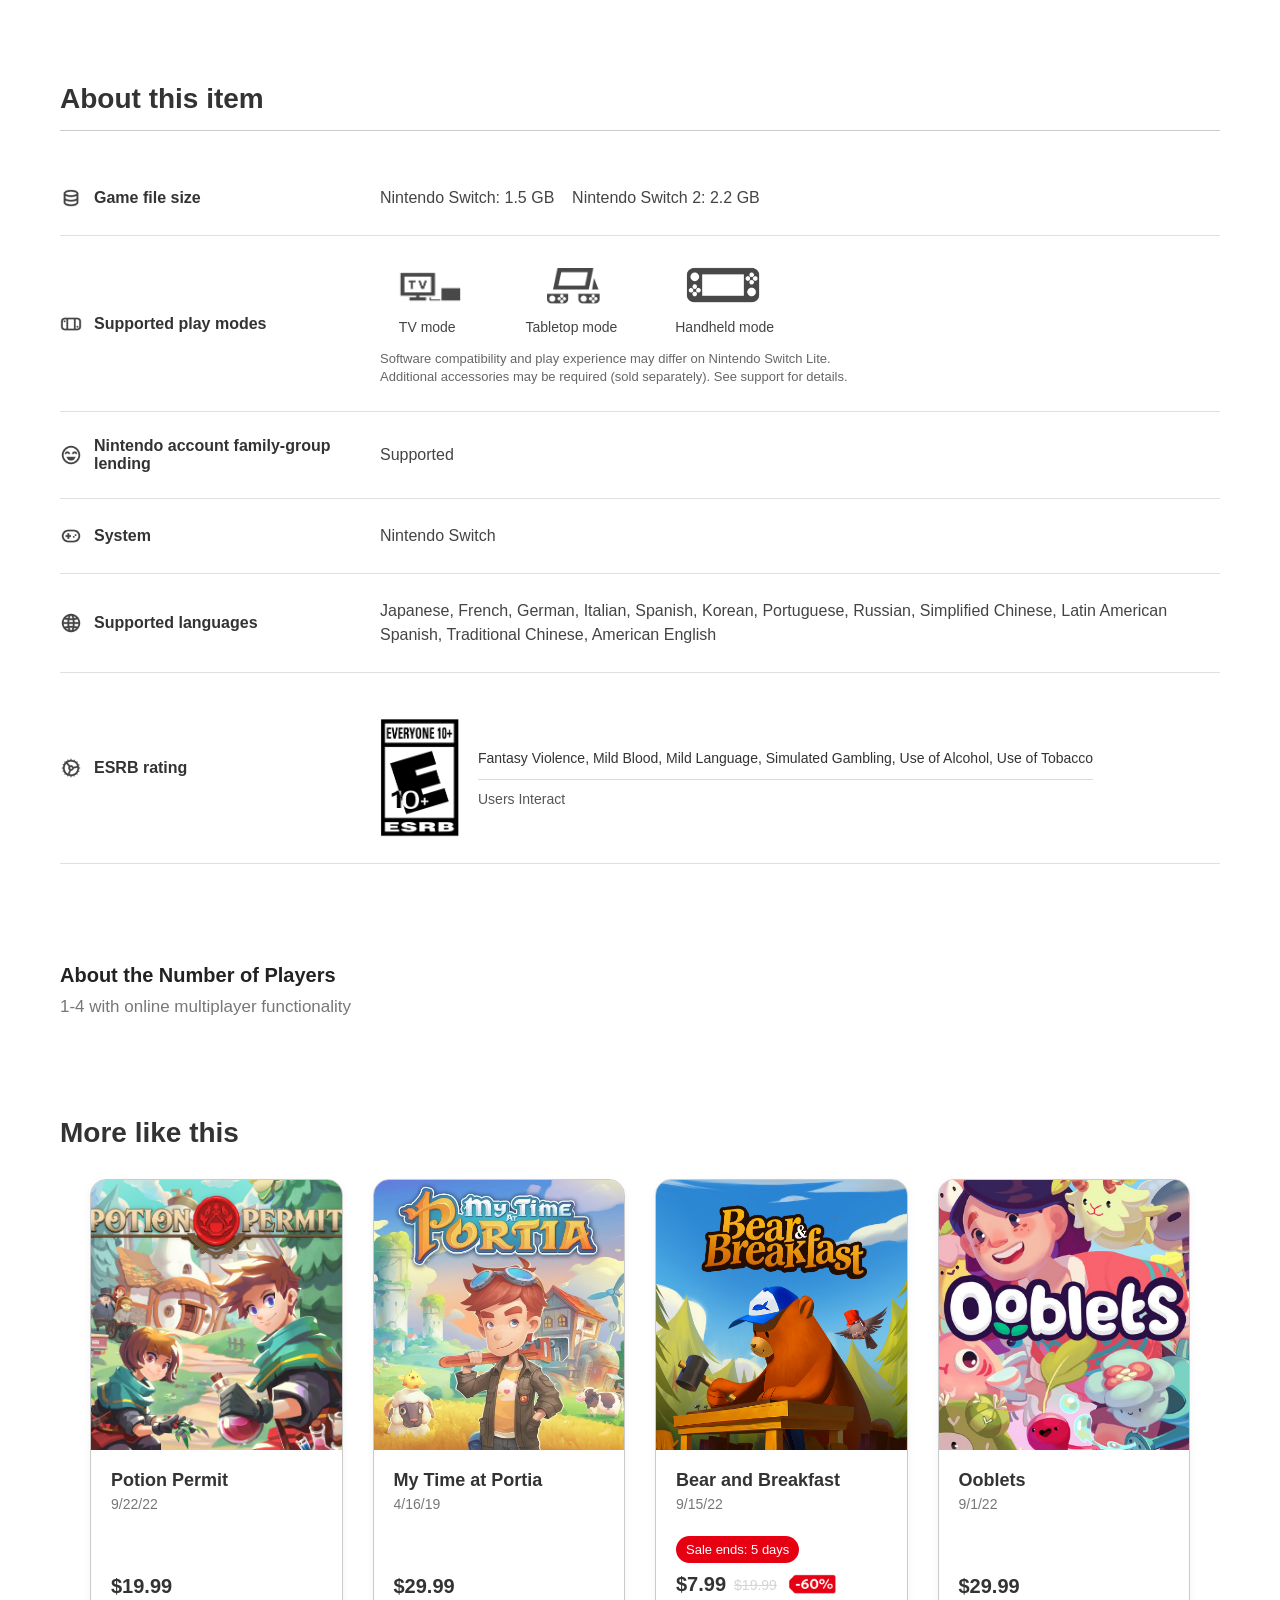
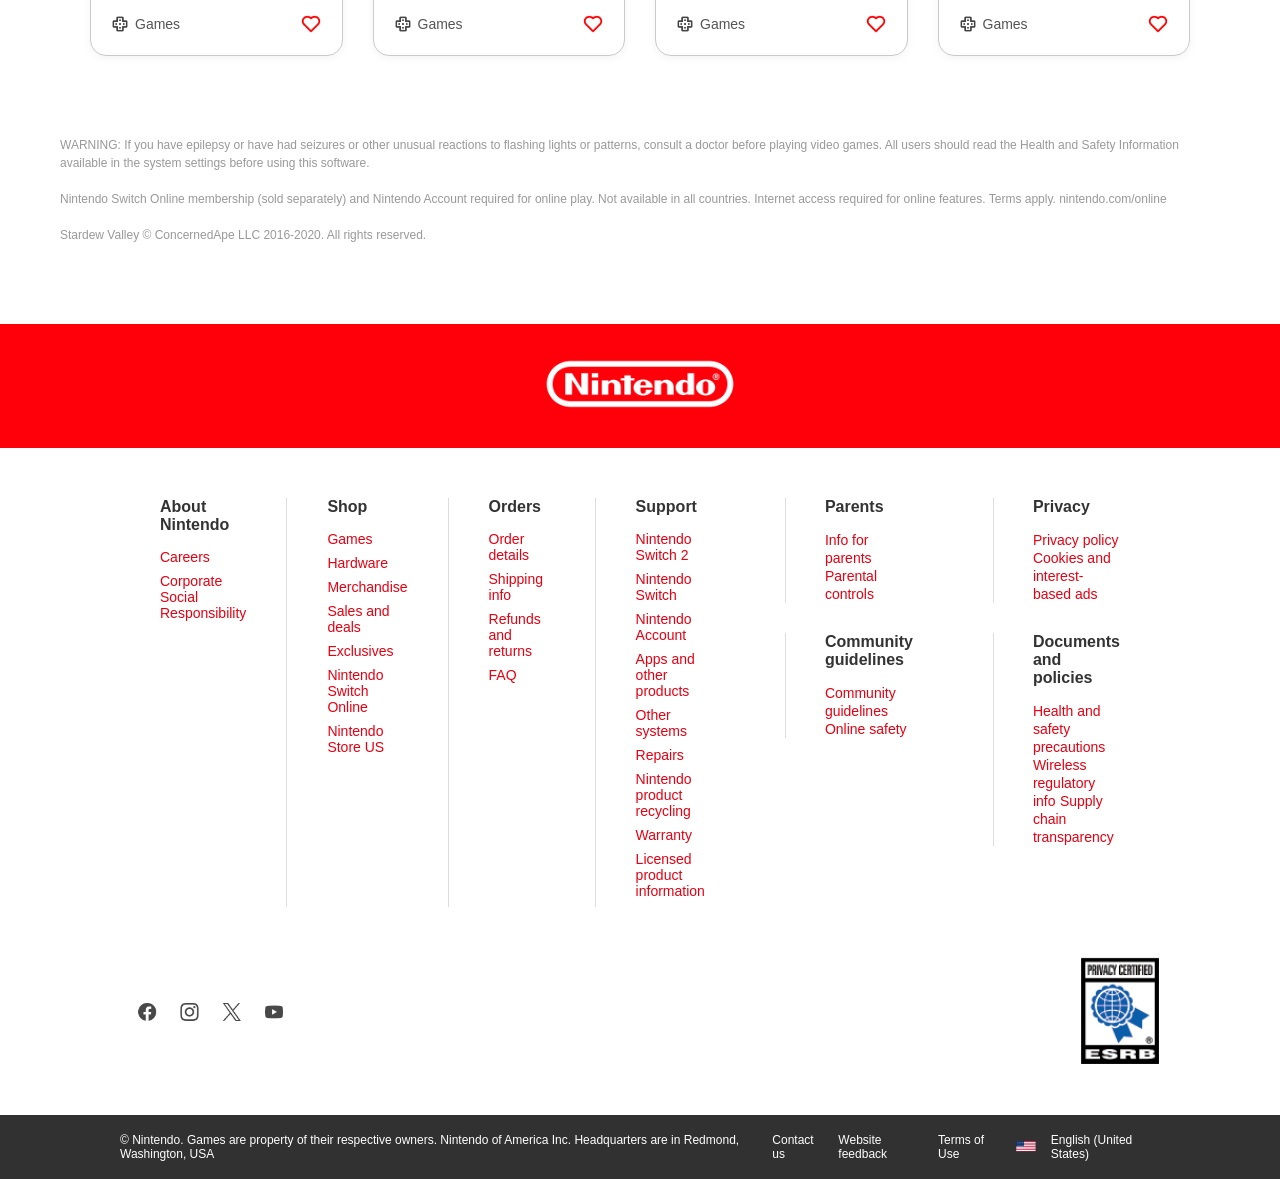
==== commit ed46827b: "Correcion comentarios" ====
--- a/Practica Nivel 3/index.html
+++ b/Practica Nivel 3/index.html
@@ -165,9 +165,7 @@
                                 <img src="assets/img/fruittrees.jpg">
                             </div>
 
-                            <!-- ========================= -->
                             <!-- ESRB (DEBAJO MINIATURAS) -->
-                            <!-- ========================= -->
 
                             <div class="esrb-section">
                                 <div class="esrb-content">
@@ -186,9 +184,9 @@
                                 </div>
                             </div>
 
-                            <!-- ========================= -->
-                            <!-- COMPATIBILITY -->
-                            <!-- ========================= -->
+                     
+                            <!-- COMPATIBILIDAD -->
+            
 
                             <div class="compatibility-box">
                                 <img src="assets/img/check-circle.png" class="check-img">
@@ -266,7 +264,6 @@
         </div>
     </div>
 
-    <!-- ===== CONTENIDO PRINCIPAL ===== -->
     <!-- ===== DESCRIPCIÓN ===== -->
     <section class="description-wrapper">
 
@@ -458,8 +455,7 @@
 
         </div>
     </section>
-
-    <!-- ===== NUMBER OF PLAYERS ===== -->
+ <!-- ===== NUMERO DE JUGADORES  ===== -->
     <section class="players-section">
         <div class="container">
 
@@ -471,7 +467,7 @@
         </div>
     </section>
 
-    <!-- ===== MORE SECTION ===== -->
+    <!-- ===== SECCION MAS ===== -->
     <section class="more-section">
         <div class="container">
 
@@ -593,7 +589,7 @@
         </div>
     </section>
 
-    <!-- ===== WARNING SECTION ===== -->
+    <!-- ===== SECCION ADVERTENCIAS ===== -->
     <section class="warning-section">
         <div class="container">
             <p>
--- a/Practica Nivel 3/styles.css
+++ b/Practica Nivel 3/styles.css
@@ -514,10 +514,10 @@
 
 .tags span {
     background: #eee;
-    padding: 15px 25px;
-    border-radius: 20px;
-    font-size: 18px;
-    font-weight: 800;
+    padding: 5px 10px;
+    border-radius: 10px;
+    font-size: 15px;
+    font-weight: 700;
 }
 
 /* ===== ABOUT SECTION ===== */
@@ -936,11 +936,10 @@
 }
 
 /* ======================================== */
-/* ===== VERSION MOVIL - MENOR A 920px ===== */
+/* ===== VERSION MOVIL - MENOR A 1050px ===== */
 /* ======================================== */
 
-/* Cuando la pantalla sea menor a 920px */
-@media (max-width: 920px) {
+@media (max-width: 1050px) {
 
     /* ----- CONTENEDOR PRINCIPAL ----- */
     .container {
